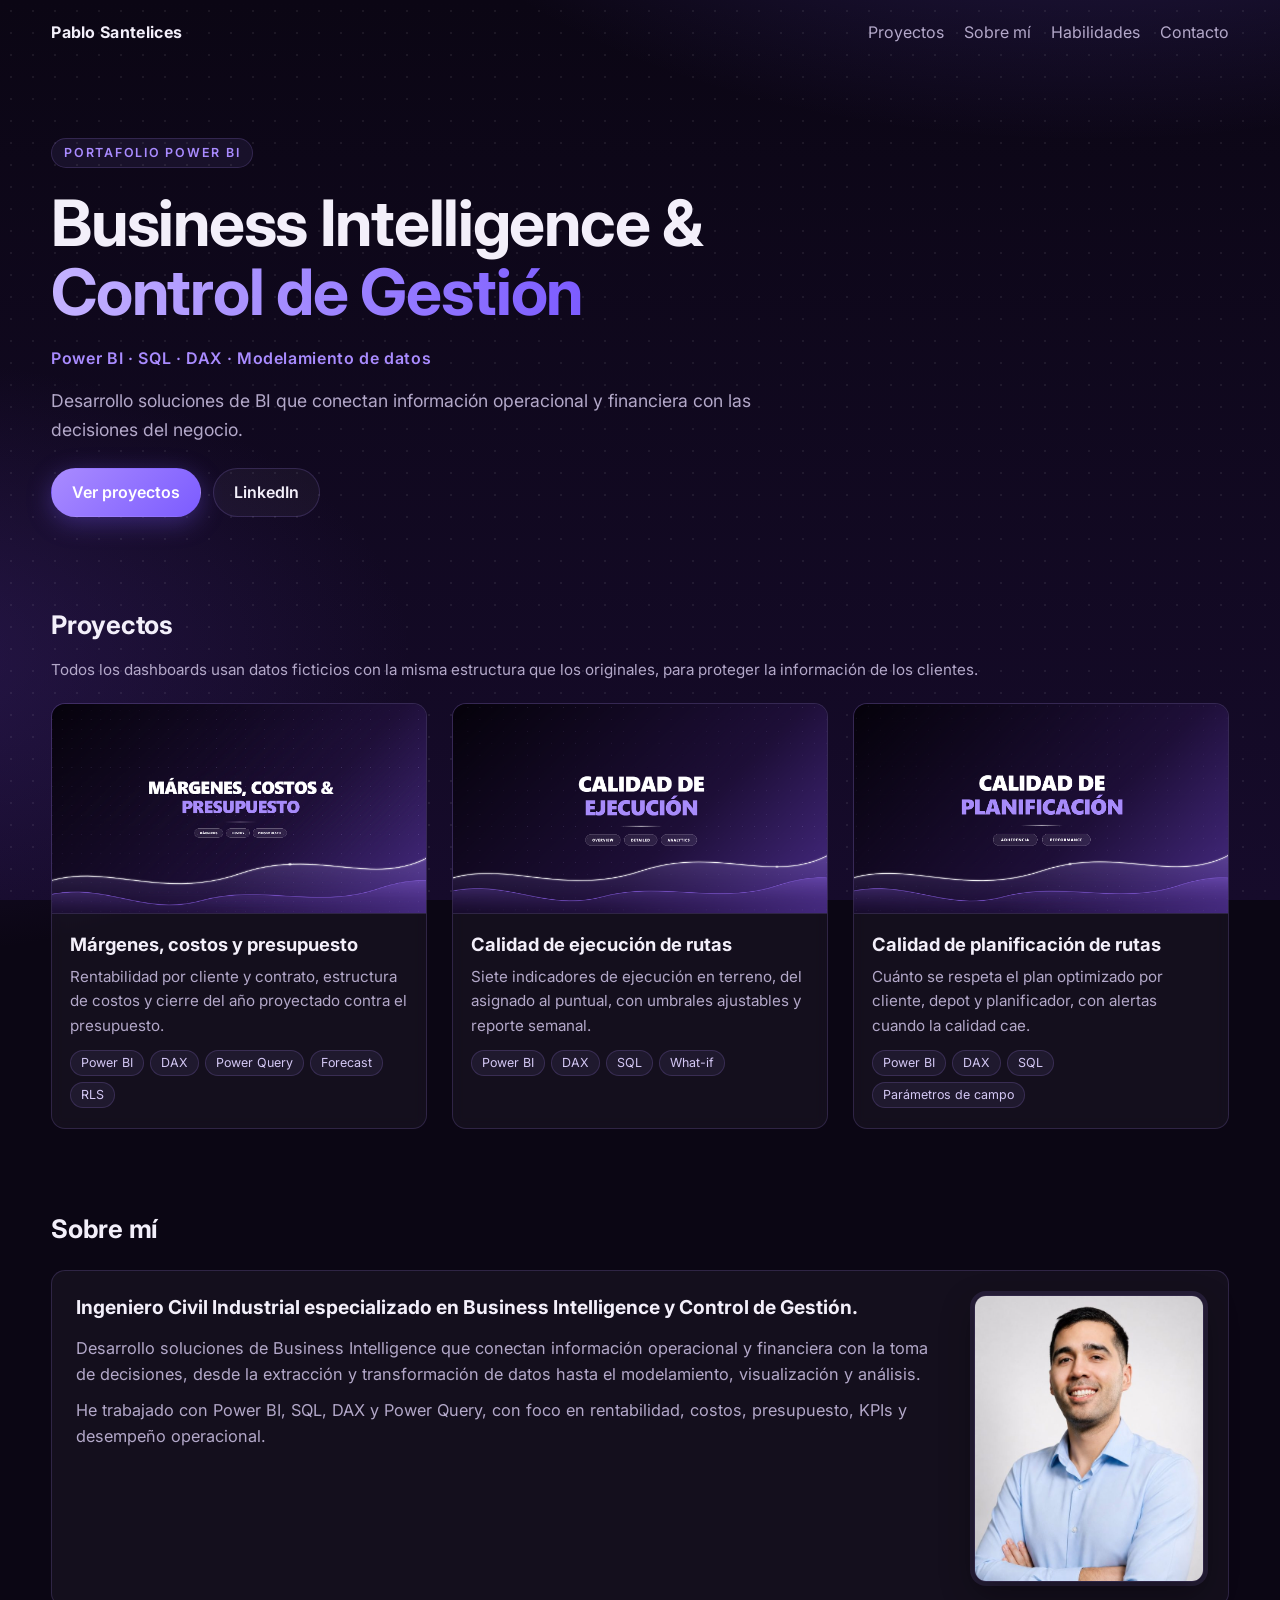
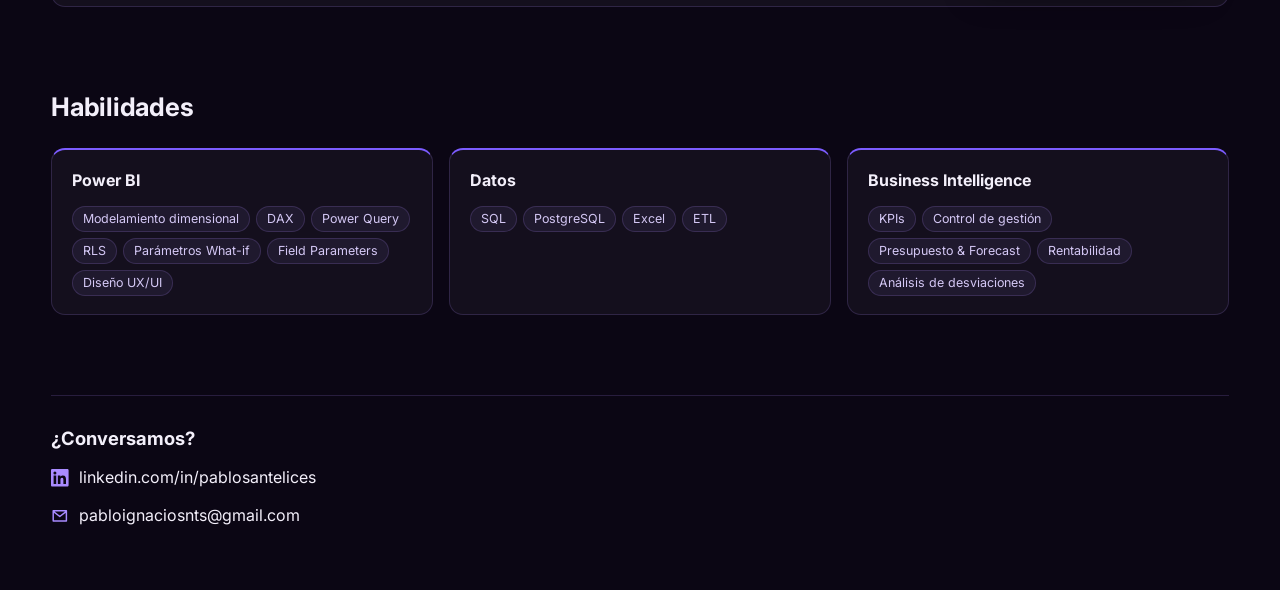
==== index.html @ ae730d8a "Foto de Sobre mí al lado derecho Co-Authored-By: Claude Opus 5.5 (1M context) <noreply@anthropic.com" ====
<!doctype html>
<html lang="es">
<head>
  <meta charset="utf-8">
  <meta name="viewport" content="width=device-width, initial-scale=1">
  <title>Pablo Santelices · Portafolio BI</title>
  <meta name="description" content="Portafolio de dashboards y reportería en Power BI de Pablo Santelices, Ingeniero Control de Gestión - Business Intelligence.">
  <link rel="preconnect" href="https://fonts.googleapis.com">
  <link href="https://fonts.googleapis.com/css2?family=Inter:wght@400;600;700&display=swap" rel="stylesheet">
  <link rel="stylesheet" href="assets/style.css?v=10">
</head>
<body>
  <div class="wrap">
    <nav class="nav">
      <a class="logo" href="./">Pablo Santelices</a>
      <ul>
        <li><a href="#proyectos">Proyectos</a></li>
        <li><a href="#sobre-mi">Sobre mí</a></li>
        <li><a href="#habilidades">Habilidades</a></li>
        <li><a href="#contacto">Contacto</a></li>
      </ul>
    </nav>

    <header class="hero">
      <span class="eyebrow">Portafolio Power BI</span>
      <h1>Business Intelligence &amp;<br><span class="hl">Control de Gestión</span></h1>
      <p class="stack">Power BI · SQL · DAX · Modelamiento de datos</p>
      <p>Desarrollo soluciones de BI que conectan información operacional y financiera con las decisiones del negocio.</p>
      <div class="buttons">
        <a class="btn primary" href="#proyectos">Ver proyectos</a>
        <a class="btn" href="https://www.linkedin.com/in/pablosantelices" target="_blank" rel="noopener">LinkedIn</a>
      </div>
    </header>

    <section id="proyectos">
      <h2>Proyectos</h2>
      <p class="section-note">Todos los dashboards usan datos ficticios con la misma estructura que los originales, para proteger la información de los clientes.</p>
      <div class="grid">

        <!-- Copia este bloque <a class="card"> por cada dashboard -->
        <a class="card" href="proyectos/margenes.html">
          <img src="assets/img/margenes.png" alt="Portada del dashboard Márgenes, costos y presupuesto">
          <div class="body">
            <h3>Márgenes, costos y presupuesto</h3>
            <p>Rentabilidad por cliente y contrato, estructura de costos y cierre del año proyectado contra el presupuesto.</p>
            <ul class="tags"><li>Power BI</li><li>DAX</li><li>Power Query</li><li>Forecast</li><li>RLS</li></ul>
          </div>
        </a>

        <a class="card" href="proyectos/entrega-perfecta.html">
          <img src="assets/img/entrega-perfecta.png" alt="Portada del dashboard Calidad de ejecución">
          <div class="body">
            <h3>Calidad de ejecución de rutas</h3>
            <p>Siete indicadores de ejecución en terreno, del asignado al puntual, con umbrales ajustables y reporte semanal.</p>
            <ul class="tags"><li>Power BI</li><li>DAX</li><li>SQL</li><li>What-if</li></ul>
          </div>
        </a>

        <a class="card" href="proyectos/adherencia.html">
          <img src="assets/img/adherencia.png" alt="Portada del dashboard Calidad de planificación">
          <div class="body">
            <h3>Calidad de planificación de rutas</h3>
            <p>Cuánto se respeta el plan optimizado por cliente, depot y planificador, con alertas cuando la calidad cae.</p>
            <ul class="tags"><li>Power BI</li><li>DAX</li><li>SQL</li><li>Parámetros de campo</li></ul>
          </div>
        </a>

      </div>
    </section>

    <section id="sobre-mi">
      <h2>Sobre mí</h2>
      <div class="about">
        <img class="about-photo" src="assets/img/pablo.jpg" alt="Foto de Pablo Santelices" width="600" height="750" loading="lazy">
        <div class="about-text">
        <p class="about-lead">Ingeniero Civil Industrial especializado en Business Intelligence y Control de Gestión.</p>
        <p>Desarrollo soluciones de Business Intelligence que conectan información operacional y financiera con la toma de decisiones, desde la extracción y transformación de datos hasta el modelamiento, visualización y análisis.</p>
        <p>He trabajado con Power BI, SQL, DAX y Power Query, con foco en rentabilidad, costos, presupuesto, KPIs y desempeño operacional.</p>
        </div>
      </div>
    </section>

    <section id="habilidades">
      <h2>Habilidades</h2>
      <div class="skills skill-groups">
        <div><h3>Power BI</h3><ul class="tags"><li>Modelamiento dimensional</li><li>DAX</li><li>Power Query</li><li>RLS</li><li>Parámetros What-if</li><li>Field Parameters</li><li>Diseño UX/UI</li></ul></div>
        <div><h3>Datos</h3><ul class="tags"><li>SQL</li><li>PostgreSQL</li><li>Excel</li><li>ETL</li></ul></div>
        <div><h3>Business Intelligence</h3><ul class="tags"><li>KPIs</li><li>Control de gestión</li><li>Presupuesto &amp; Forecast</li><li>Rentabilidad</li><li>Análisis de desviaciones</li></ul></div>
      </div>
    </section>

    <footer id="contacto">
      <p class="contact-title">¿Conversamos?</p>
      <ul class="contact">
        <li><a href="https://www.linkedin.com/in/pablosantelices" target="_blank" rel="noopener"><svg width="18" height="18" viewBox="0 0 24 24" aria-hidden="true"><path fill="currentColor" d="M20.45 20.45h-3.56v-5.57c0-1.33-.02-3.04-1.85-3.04-1.85 0-2.14 1.45-2.14 2.94v5.67H9.35V9h3.41v1.56h.05c.48-.9 1.64-1.85 3.37-1.85 3.6 0 4.27 2.37 4.27 5.46v6.28zM5.34 7.43a2.06 2.06 0 1 1 0-4.13 2.06 2.06 0 0 1 0 4.13zM7.12 20.45H3.56V9h3.56v11.45zM22.22 0H1.77C.79 0 0 .77 0 1.73v20.54C0 23.23.79 24 1.77 24h20.45c.98 0 1.78-.77 1.78-1.73V1.73C24 .77 23.2 0 22.22 0z"/></svg>linkedin.com/in/pablosantelices</a></li>
        <li><a href="mailto:pabloignaciosnts@gmail.com"><svg width="18" height="18" viewBox="0 0 24 24" aria-hidden="true"><path fill="none" stroke="currentColor" stroke-width="2" stroke-linejoin="round" d="M3 5h18v14H3z M3 6l9 7 9-7"/></svg>pabloignaciosnts@gmail.com</a></li>
      </ul>
    </footer>
  </div>
</body>
</html>
---- assets/style.css ----
/* Paleta inspirada en las portadas de los dashboards (morado oscuro) */
:root {
  --bg: #0b0614;
  --bg-2: #160b2b;
  --surface: rgba(255, 255, 255, .04);
  --surface-solid: #171026;
  --text: #f3effa;
  --muted: #b3a8c9;
  --accent: #a98bff;
  --accent-2: #7c5cff;
  --border: rgba(169, 139, 255, .18);
  --radius: 14px;
  --max: 1640px;
  color-scheme: dark;
}
* { box-sizing: border-box; }
html { scroll-behavior: smooth; }
body {
  margin: 0;
  font-family: "Inter", system-ui, -apple-system, "Segoe UI", Roboto, sans-serif;
  background:
    radial-gradient(1200px 600px at 85% -10%, rgba(124, 92, 255, .28), transparent 60%),
    radial-gradient(900px 500px at -10% 30%, rgba(74, 45, 138, .35), transparent 60%),
    linear-gradient(180deg, var(--bg) 0%, var(--bg-2) 100%) fixed;
  background-color: var(--bg);
  color: var(--text);
  line-height: 1.6;
  min-height: 100vh;
}
body::before {
  content: ""; position: fixed; inset: 0; pointer-events: none; z-index: -1;
  background-image: radial-gradient(rgba(255,255,255,.07) 1px, transparent 1px);
  background-size: 22px 22px;
}
::selection { background: var(--accent-2); color: #fff; }
a { color: inherit; }
img { max-width: 100%; display: block; }
.wrap { max-width: var(--max); margin: 0 auto; padding: 0 clamp(16px, 4vw, 72px); }

/* Encabezado */
.nav { display: flex; justify-content: space-between; align-items: center; padding: 20px 0; gap: 16px; flex-wrap: wrap; }
.nav .logo { font-weight: 700; text-decoration: none; letter-spacing: .02em; }
.nav ul { list-style: none; display: flex; gap: 20px; margin: 0; padding: 0; }
.nav ul a { text-decoration: none; color: var(--muted); }
.nav ul a:hover { color: var(--text); }

.hero { padding: 72px 0 48px; }
.eyebrow { display: inline-block; font-size: .78rem; font-weight: 600; letter-spacing: .14em; text-transform: uppercase; color: var(--accent); border: 1px solid var(--border); border-radius: 999px; padding: 4px 12px; margin-bottom: 20px; background: rgba(169,139,255,.08); }
.hl { background: linear-gradient(90deg, #c4b2ff, var(--accent-2)); -webkit-background-clip: text; background-clip: text; color: transparent; }
.hero h1 { font-size: clamp(2.1rem, 5vw, 4.4rem); line-height: 1.08; letter-spacing: -.02em; margin: 0 0 20px; }
.hero p { font-size: clamp(1.1rem, 1.2vw, 1.3rem); color: var(--muted); max-width: 720px; margin: 0 0 24px; }
.buttons { display: flex; gap: 12px; flex-wrap: wrap; }
.btn { display: inline-block; padding: 11px 20px; border-radius: 999px; text-decoration: none; font-weight: 600; border: 1px solid var(--border); background: var(--surface); transition: border-color .15s, transform .15s; }
.btn:hover { border-color: var(--accent); transform: translateY(-1px); }
.btn.primary { background: linear-gradient(135deg, var(--accent), var(--accent-2)); border-color: transparent; color: #fff; box-shadow: 0 6px 24px rgba(124, 92, 255, .35); }

section { padding: 40px 0; }
h2 { font-size: 1.6rem; margin: 0 0 20px; letter-spacing: -.01em; }

/* Tarjetas de proyectos */
.grid { display: grid; grid-template-columns: repeat(auto-fit, minmax(min(300px, 100%), 1fr)); gap: clamp(20px, 2vw, 32px); }
.card { background: var(--surface); border: 1px solid var(--border); border-radius: var(--radius); overflow: hidden; text-decoration: none; display: flex; flex-direction: column; transition: transform .2s, box-shadow .2s, border-color .2s; backdrop-filter: blur(6px); }
.card:hover { transform: translateY(-4px); border-color: rgba(169,139,255,.55); box-shadow: 0 14px 40px rgba(124, 92, 255, .25); }
.card img { aspect-ratio: 16 / 9; object-fit: cover; width: 100%; border-bottom: 1px solid var(--border); }
.card .body { padding: 16px 18px 20px; }
.card h3 { margin: 0 0 6px; font-size: 1.15rem; }
.card p { margin: 0 0 12px; color: var(--muted); font-size: .95rem; }
.tags { display: flex; flex-wrap: wrap; gap: 6px; list-style: none; margin: 0; padding: 0; }
.tags li { font-size: .78rem; padding: 2px 10px; border-radius: 999px; border: 1px solid var(--border); color: #d4c8f5; background: rgba(169,139,255,.08); }

/* Habilidades */
.skills { display: grid; grid-template-columns: repeat(auto-fill, minmax(min(220px, 100%), 1fr)); gap: 16px; }
.skills div { background: var(--surface); border: 1px solid var(--border); border-radius: var(--radius); padding: 18px 20px; border-top: 2px solid var(--accent-2); }
.skills h3 { margin: 0 0 6px; font-size: 1rem; }
.skills p { margin: 0; color: var(--muted); font-size: .92rem; }

/* Página de proyecto */
.back { display: inline-block; margin: 8px 0 24px; color: var(--muted); text-decoration: none; }
.project h1 { font-size: clamp(1.8rem, 4vw, 2.6rem); line-height: 1.15; margin: 0 0 12px; }
.project .lead { font-size: 1.1rem; color: var(--muted); margin: 0 0 20px; }
.kpis { display: grid; grid-template-columns: repeat(auto-fit, minmax(160px, 1fr)); gap: 12px; margin: 28px 0; }
.kpis div { background: var(--surface); border: 1px solid var(--border); border-radius: var(--radius); padding: 14px 16px; }
.kpis strong { display: block; font-size: 1.6rem; color: var(--accent); letter-spacing: -.01em; }
.kpis span { color: var(--muted); font-size: .9rem; }
.shot { border: 1px solid var(--border); border-radius: var(--radius); overflow: hidden; margin: 24px 0 8px; }
.caption { color: var(--muted); font-size: .88rem; margin: 0 0 24px; }
.embed { position: relative; width: 100%; aspect-ratio: 16 / 9; border: 1px solid var(--border); border-radius: var(--radius); overflow: hidden; background: center / cover no-repeat var(--surface-solid); box-shadow: 0 20px 60px rgba(0,0,0,.45); }
.embed iframe { position: absolute; inset: 0; width: 100%; height: 100%; border: 0; }
.note { background: var(--surface); border-left: 4px solid var(--accent); padding: 12px 16px; border-radius: 6px; color: var(--muted); font-size: .92rem; }
.embed-note a, footer a, .project p a { color: var(--accent); }
.project h2 { margin-top: 32px; font-size: 1.3rem; }
code { background: var(--surface); border: 1px solid var(--border); border-radius: 4px; padding: 1px 5px; font-size: .9em; }
pre { background: #0f0a1c; border: 1px solid var(--border); border-radius: var(--radius); padding: 14px 16px; overflow-x: auto; color: #e2d9ff; }
pre code { border: 0; padding: 0; }

footer { border-top: 1px solid var(--border); padding: 28px 0 40px; margin-top: 40px; color: var(--muted); font-size: .9rem; }

/* Espacio reservado mientras falta el enlace público del informe */
.embed-pending { display: grid; place-items: center; text-align: center; aspect-ratio: 16 / 9; max-width: 100%; border: 1px dashed var(--border); border-radius: var(--radius); background: var(--surface); color: var(--muted); padding: 16px; }
.embed-note { color: var(--muted); font-size: .88rem; margin: 8px 0 24px; }

/* Contacto */
.contact-title { font-size: 1.15rem; font-weight: 700; color: var(--text); margin: 0 0 12px; }
.contact { list-style: none; margin: 0 0 20px; padding: 0; display: grid; gap: 10px; }
.contact a { display: inline-flex; align-items: center; gap: 10px; color: var(--text); text-decoration: none; font-size: 1rem; overflow-wrap: anywhere; }
.contact a:hover { color: var(--accent); }
.contact svg { width: 1.1em; height: 1.1em; flex: none; color: var(--accent); }

/* Portada y Sobre mí */
.hero .stack { font-size: 1rem; font-weight: 600; letter-spacing: .04em; color: var(--accent); margin: 0 0 16px; }
.section-note { color: var(--muted); margin: -8px 0 20px; font-size: .95rem; }
.about { display: grid; grid-template-columns: 1fr clamp(130px, 22%, 230px); gap: 32px; align-items: start; background: var(--surface); border: 1px solid var(--border); border-radius: var(--radius); padding: 24px; }
.about-photo { width: 100%; height: auto; aspect-ratio: 4 / 5; object-fit: cover; border-radius: 12px; border: 1px solid var(--border); box-shadow: 0 12px 32px rgba(0,0,0,.35), 0 0 0 4px rgba(169,139,255,.12); }
.about-text p { font-size: 1.02rem; }
.about-text .about-lead { font-size: 1.2rem; font-weight: 700; line-height: 1.35; color: var(--text); margin: 0 0 14px; }
@media (max-width: 640px) {
  .about { grid-template-columns: 1fr; gap: 18px; padding: 20px; }
  .about-photo { width: 150px; grid-column: 1; grid-row: 1; }
  .about-text { grid-row: 2; }
}
.about p { margin: 0 0 10px; color: var(--muted); }
.about p:last-child { margin-bottom: 0; }
.about strong { color: var(--text); }

/* DAX plegable */
.dax { margin: 8px 0 8px; }
.dax summary { display: inline-flex; align-items: center; gap: 6px; cursor: pointer; list-style: none; padding: 8px 16px; border-radius: 999px; border: 1px solid var(--border); background: var(--surface); color: var(--accent); font-weight: 600; font-size: .92rem; transition: border-color .15s; }
.dax summary::-webkit-details-marker { display: none; }
.dax summary:hover { border-color: var(--accent); }
.dax[open] summary .arrow { transform: rotate(90deg); }
.dax summary .arrow { display: inline-block; transition: transform .15s; }
.dax pre { margin-top: 12px; }

/* Ficha de negocio */
.biz { display: grid; grid-template-columns: repeat(auto-fit, minmax(min(280px, 100%), 1fr)); gap: 16px; margin: 32px 0 8px; }
.biz > div { background: var(--surface); border: 1px solid var(--border); border-radius: var(--radius); padding: 18px 20px; }
.project .biz h2 { margin: 0 0 8px; font-size: 1.1rem; color: var(--accent); }
.biz p { margin: 0; }
.checks { list-style: none; padding: 0; margin: 0 0 8px; display: grid; gap: 8px; }
.checks li { position: relative; padding-left: 28px; }
.checks li::before { content: "✓"; position: absolute; left: 0; top: 0; width: 20px; height: 20px; border-radius: 50%; background: rgba(169,139,255,.15); color: var(--accent); font-size: .75rem; font-weight: 700; display: grid; place-items: center; margin-top: 3px; }
.stack-line { font-weight: 600; color: var(--accent); letter-spacing: .02em; }

/* Habilidades por grupo */
.skill-groups { grid-template-columns: repeat(auto-fit, minmax(min(280px, 100%), 1fr)); }
.skill-groups h3 { margin-bottom: 12px; }
.nav ul a { white-space: nowrap; }
@media (max-width: 480px) { .nav ul { gap: 14px; font-size: .92rem; flex-wrap: wrap; } }

/* Pantallas grandes: el texto corrido conserva un largo de línea cómodo */
.project > p, .project > ul { max-width: 78ch; }
.about-text { max-width: 95ch; }
@media (min-width: 641px) {
  .about-photo { grid-column: 2; grid-row: 1; }
  .about-text { grid-column: 1; grid-row: 1; }
}
.project .lead { max-width: 90ch; }

@media (min-width: 1600px) { body { font-size: 17px; } }
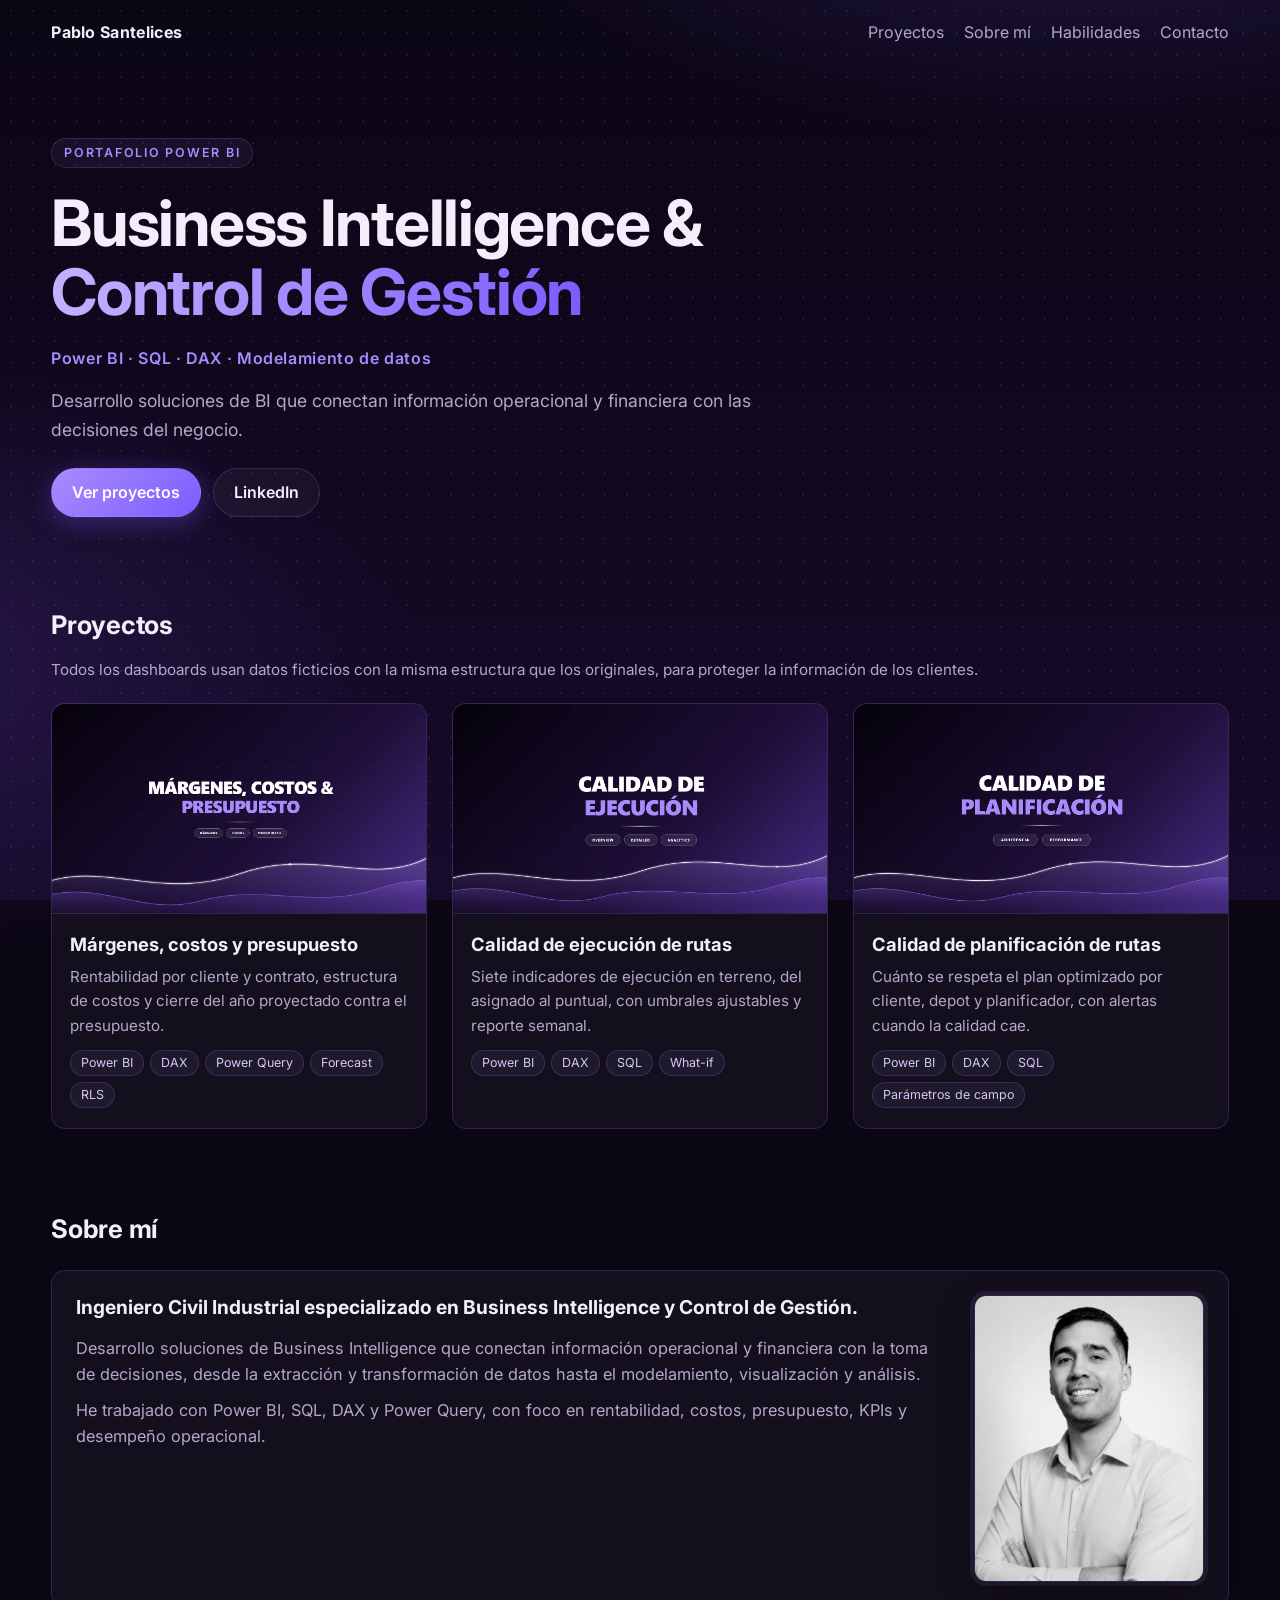
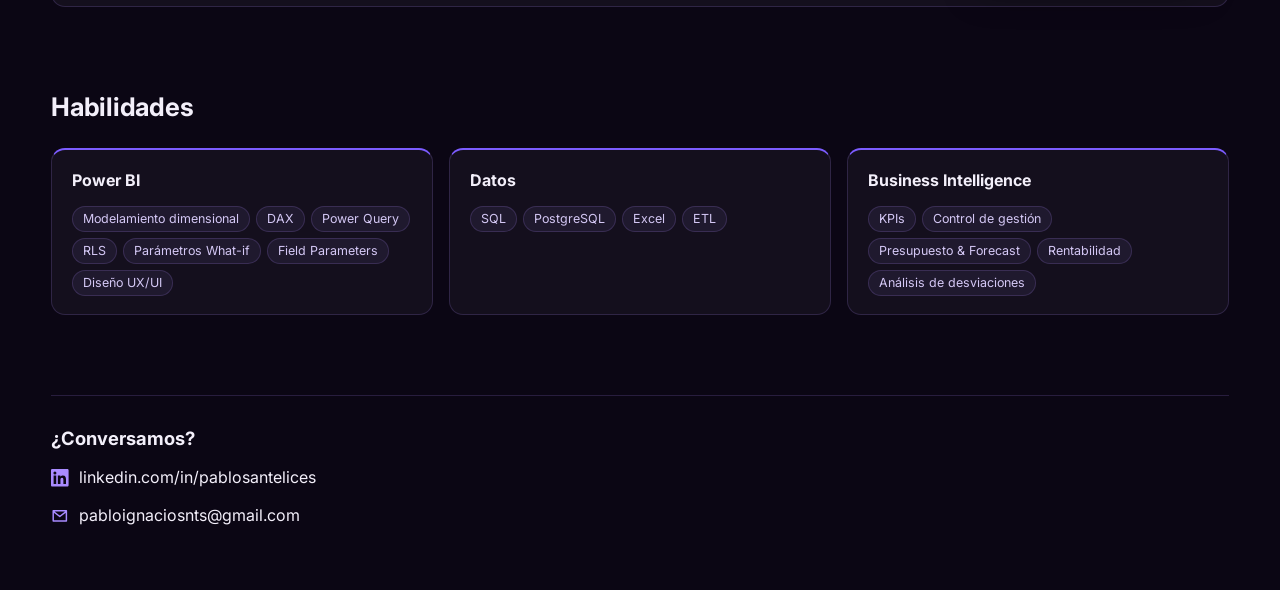
==== commit 11560a26: "Foto de Sobre mí en blanco y negro Co-Authored-By: Claude Opus 5.5 (1M context) <noreply@anthropic.c" ====
--- a/index.html
+++ b/index.html
@@ -71,7 +71,7 @@
     <section id="sobre-mi">
       <h2>Sobre mí</h2>
       <div class="about">
-        <img class="about-photo" src="assets/img/pablo.jpg" alt="Foto de Pablo Santelices" width="600" height="750" loading="lazy">
+        <img class="about-photo" src="assets/img/pablo-bn.jpg" alt="Foto de Pablo Santelices" width="600" height="750" loading="lazy">
         <div class="about-text">
         <p class="about-lead">Ingeniero Civil Industrial especializado en Business Intelligence y Control de Gestión.</p>
         <p>Desarrollo soluciones de Business Intelligence que conectan información operacional y financiera con la toma de decisiones, desde la extracción y transformación de datos hasta el modelamiento, visualización y análisis.</p>
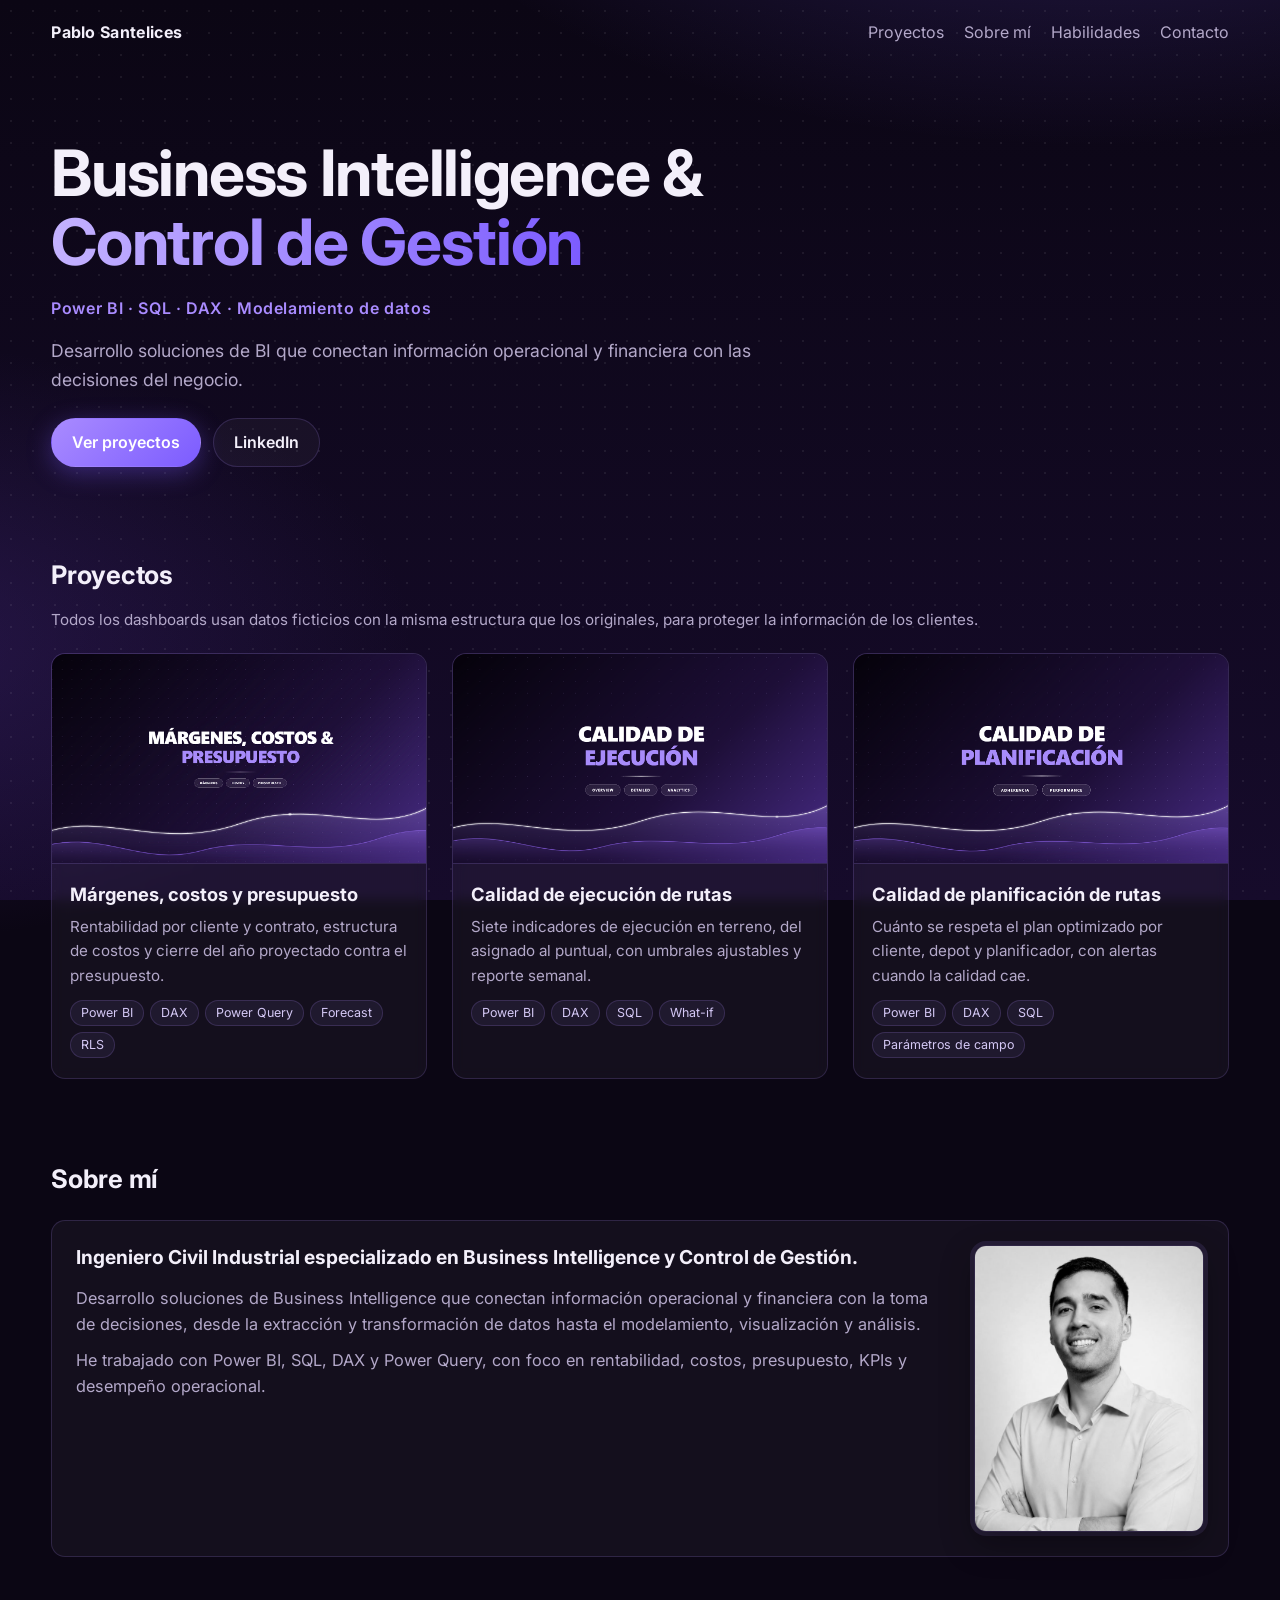
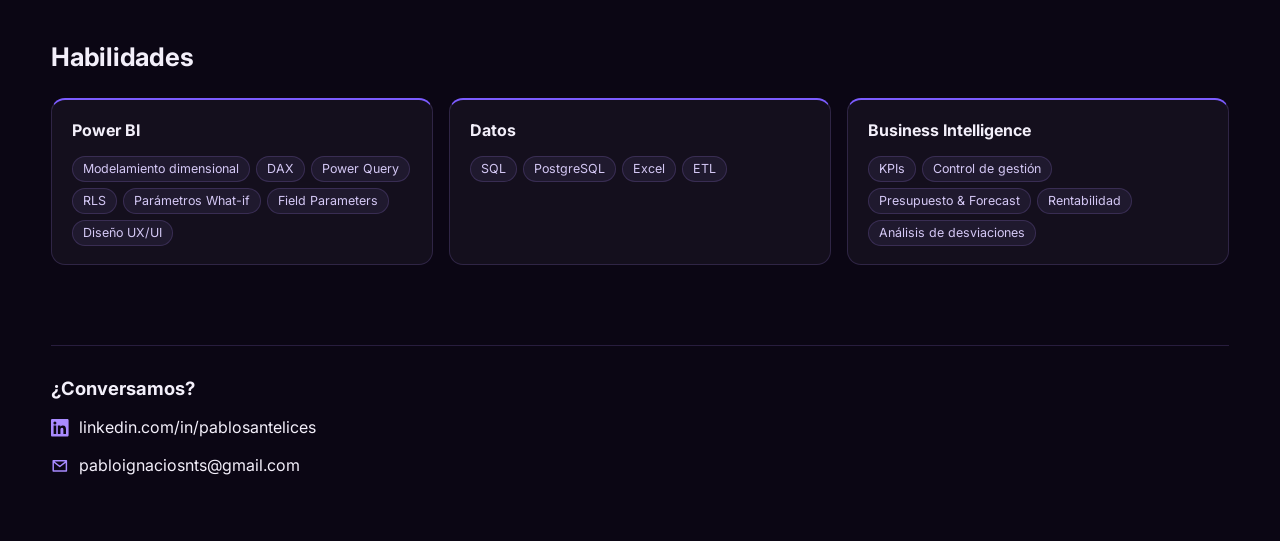
==== commit 3e24a37c: "Quitar etiqueta Portafolio Power BI de la portada Co-Authored-By: Claude Opus 5.5 (1M context) <nore" ====
--- a/index.html
+++ b/index.html
@@ -22,7 +22,6 @@
     </nav>
 
     <header class="hero">
-      <span class="eyebrow">Portafolio Power BI</span>
       <h1>Business Intelligence &amp;<br><span class="hl">Control de Gestión</span></h1>
       <p class="stack">Power BI · SQL · DAX · Modelamiento de datos</p>
       <p>Desarrollo soluciones de BI que conectan información operacional y financiera con las decisiones del negocio.</p>
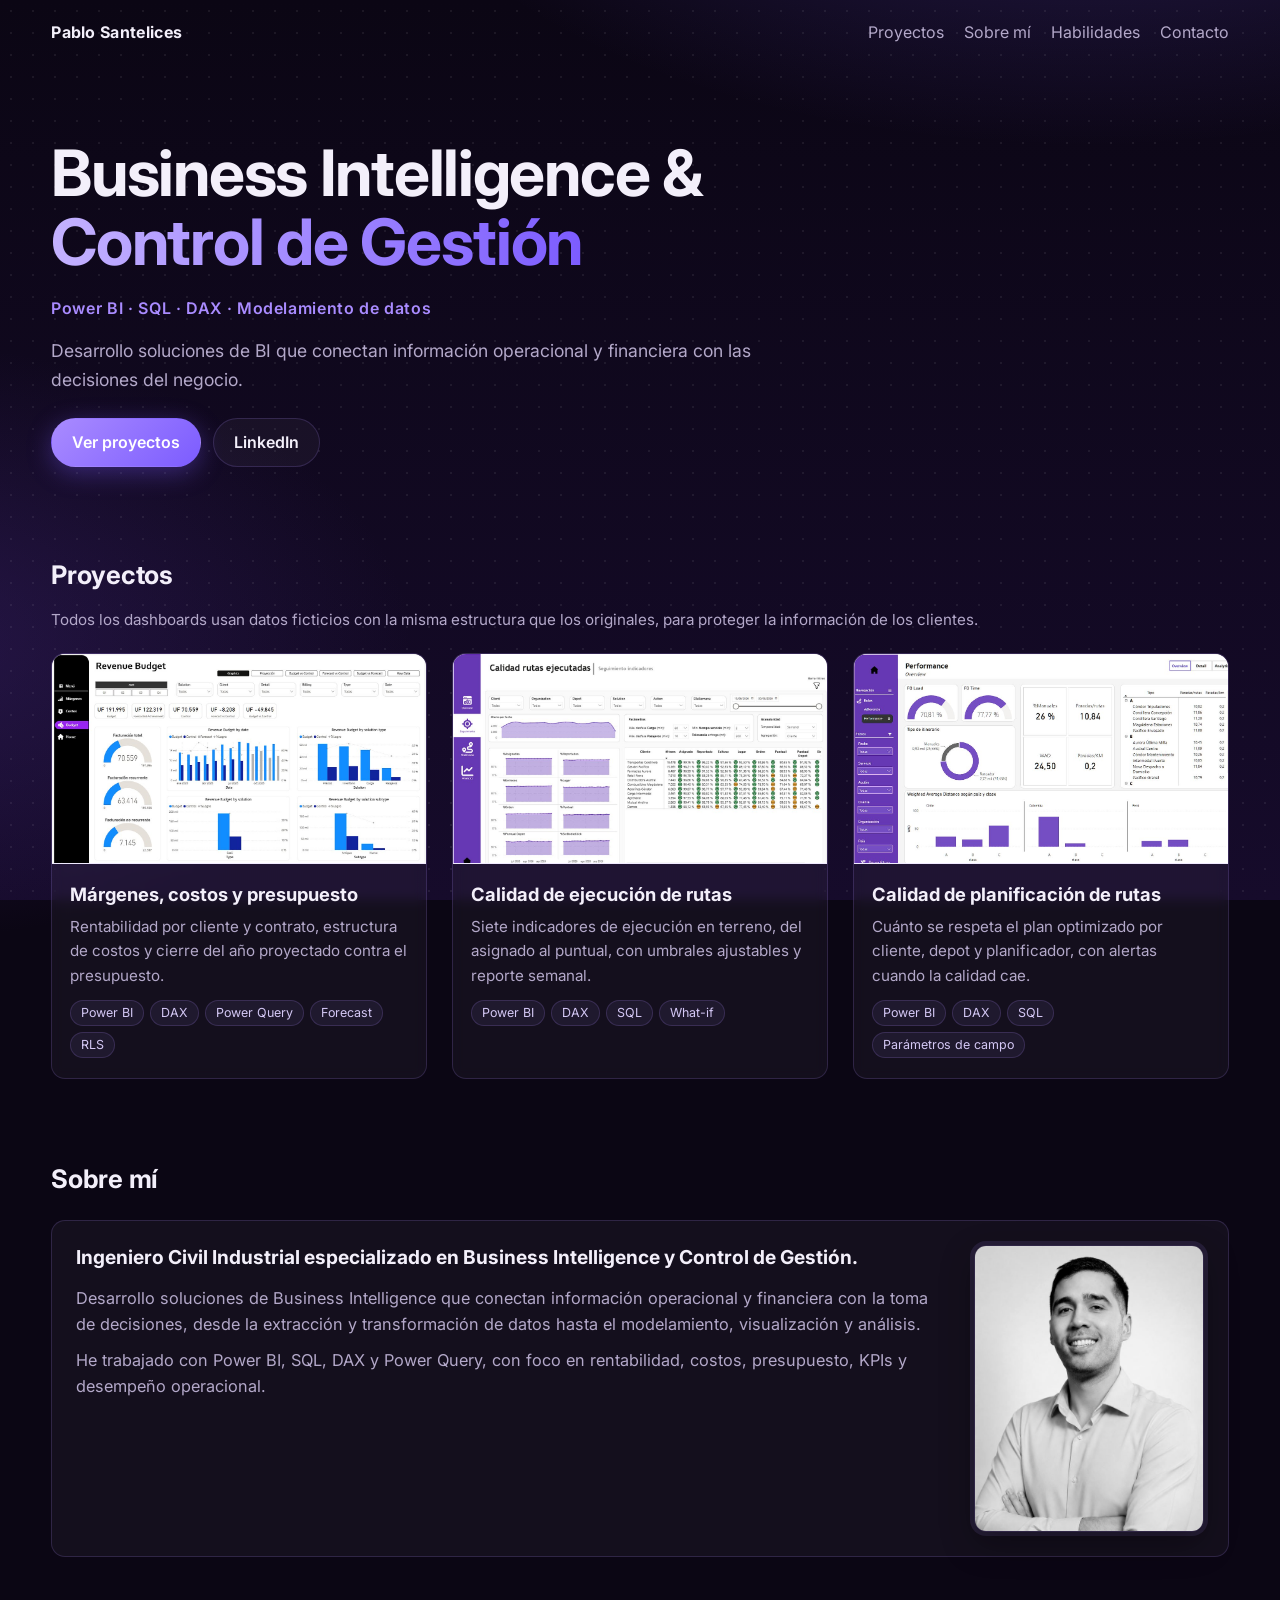
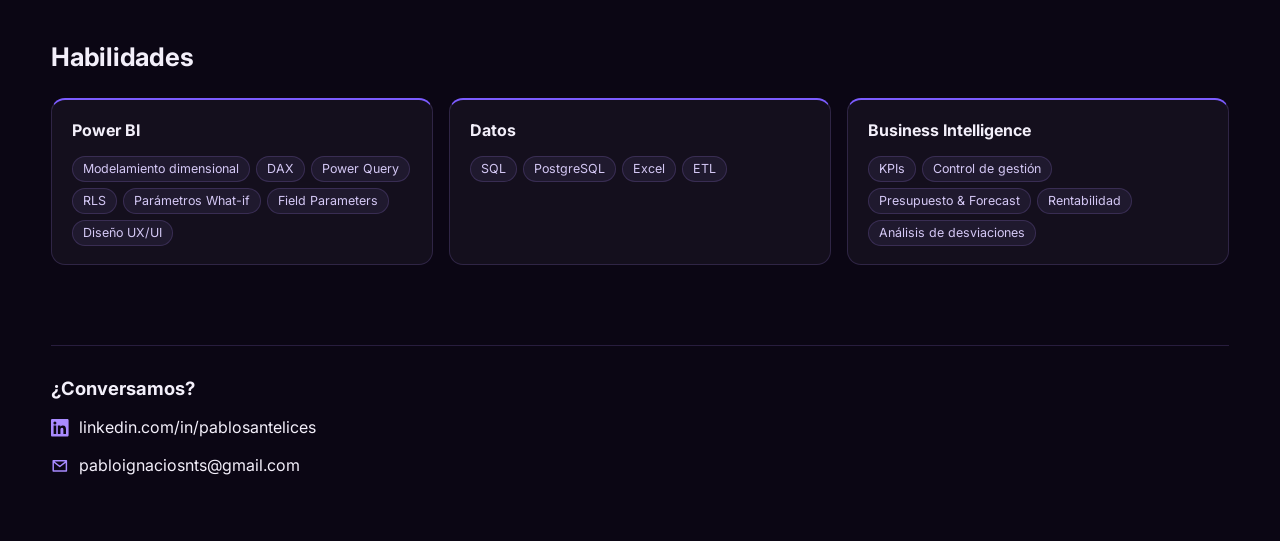
==== commit 19f25d73: "Tarjetas con capturas de páginas internas de los dashboards Co-Authored-By: Claude Opus 5.5 (1M cont" ====
--- a/index.html
+++ b/index.html
@@ -7,7 +7,7 @@
   <meta name="description" content="Portafolio de dashboards y reportería en Power BI de Pablo Santelices, Ingeniero Control de Gestión - Business Intelligence.">
   <link rel="preconnect" href="https://fonts.googleapis.com">
   <link href="https://fonts.googleapis.com/css2?family=Inter:wght@400;600;700&display=swap" rel="stylesheet">
-  <link rel="stylesheet" href="assets/style.css?v=10">
+  <link rel="stylesheet" href="assets/style.css?v=11">
 </head>
 <body>
   <div class="wrap">
@@ -38,7 +38,7 @@
 
         <!-- Copia este bloque <a class="card"> por cada dashboard -->
         <a class="card" href="proyectos/margenes.html">
-          <img src="assets/img/margenes.png" alt="Portada del dashboard Márgenes, costos y presupuesto">
+          <img src="assets/img/card-margenes.jpg" alt="Vista Revenue Budget del dashboard de márgenes, costos y presupuesto" loading="lazy">
           <div class="body">
             <h3>Márgenes, costos y presupuesto</h3>
             <p>Rentabilidad por cliente y contrato, estructura de costos y cierre del año proyectado contra el presupuesto.</p>
@@ -47,7 +47,7 @@
         </a>
 
         <a class="card" href="proyectos/entrega-perfecta.html">
-          <img src="assets/img/entrega-perfecta.png" alt="Portada del dashboard Calidad de ejecución">
+          <img src="assets/img/card-ejecucion.jpg" alt="Vista de seguimiento de indicadores del dashboard de calidad de ejecución de rutas" loading="lazy">
           <div class="body">
             <h3>Calidad de ejecución de rutas</h3>
             <p>Siete indicadores de ejecución en terreno, del asignado al puntual, con umbrales ajustables y reporte semanal.</p>
@@ -56,7 +56,7 @@
         </a>
 
         <a class="card" href="proyectos/adherencia.html">
-          <img src="assets/img/adherencia.png" alt="Portada del dashboard Calidad de planificación">
+          <img src="assets/img/card-planificacion.jpg" alt="Vista Performance del dashboard de calidad de planificación de rutas" loading="lazy">
           <div class="body">
             <h3>Calidad de planificación de rutas</h3>
             <p>Cuánto se respeta el plan optimizado por cliente, depot y planificador, con alertas cuando la calidad cae.</p>
--- a/assets/style.css
+++ b/assets/style.css
@@ -61,7 +61,7 @@
 .grid { display: grid; grid-template-columns: repeat(auto-fit, minmax(min(300px, 100%), 1fr)); gap: clamp(20px, 2vw, 32px); }
 .card { background: var(--surface); border: 1px solid var(--border); border-radius: var(--radius); overflow: hidden; text-decoration: none; display: flex; flex-direction: column; transition: transform .2s, box-shadow .2s, border-color .2s; backdrop-filter: blur(6px); }
 .card:hover { transform: translateY(-4px); border-color: rgba(169,139,255,.55); box-shadow: 0 14px 40px rgba(124, 92, 255, .25); }
-.card img { aspect-ratio: 16 / 9; object-fit: cover; width: 100%; border-bottom: 1px solid var(--border); }
+.card img { aspect-ratio: 16 / 9; object-fit: cover; object-position: top left; width: 100%; background: #fff; border-bottom: 1px solid var(--border); }
 .card .body { padding: 16px 18px 20px; }
 .card h3 { margin: 0 0 6px; font-size: 1.15rem; }
 .card p { margin: 0 0 12px; color: var(--muted); font-size: .95rem; }
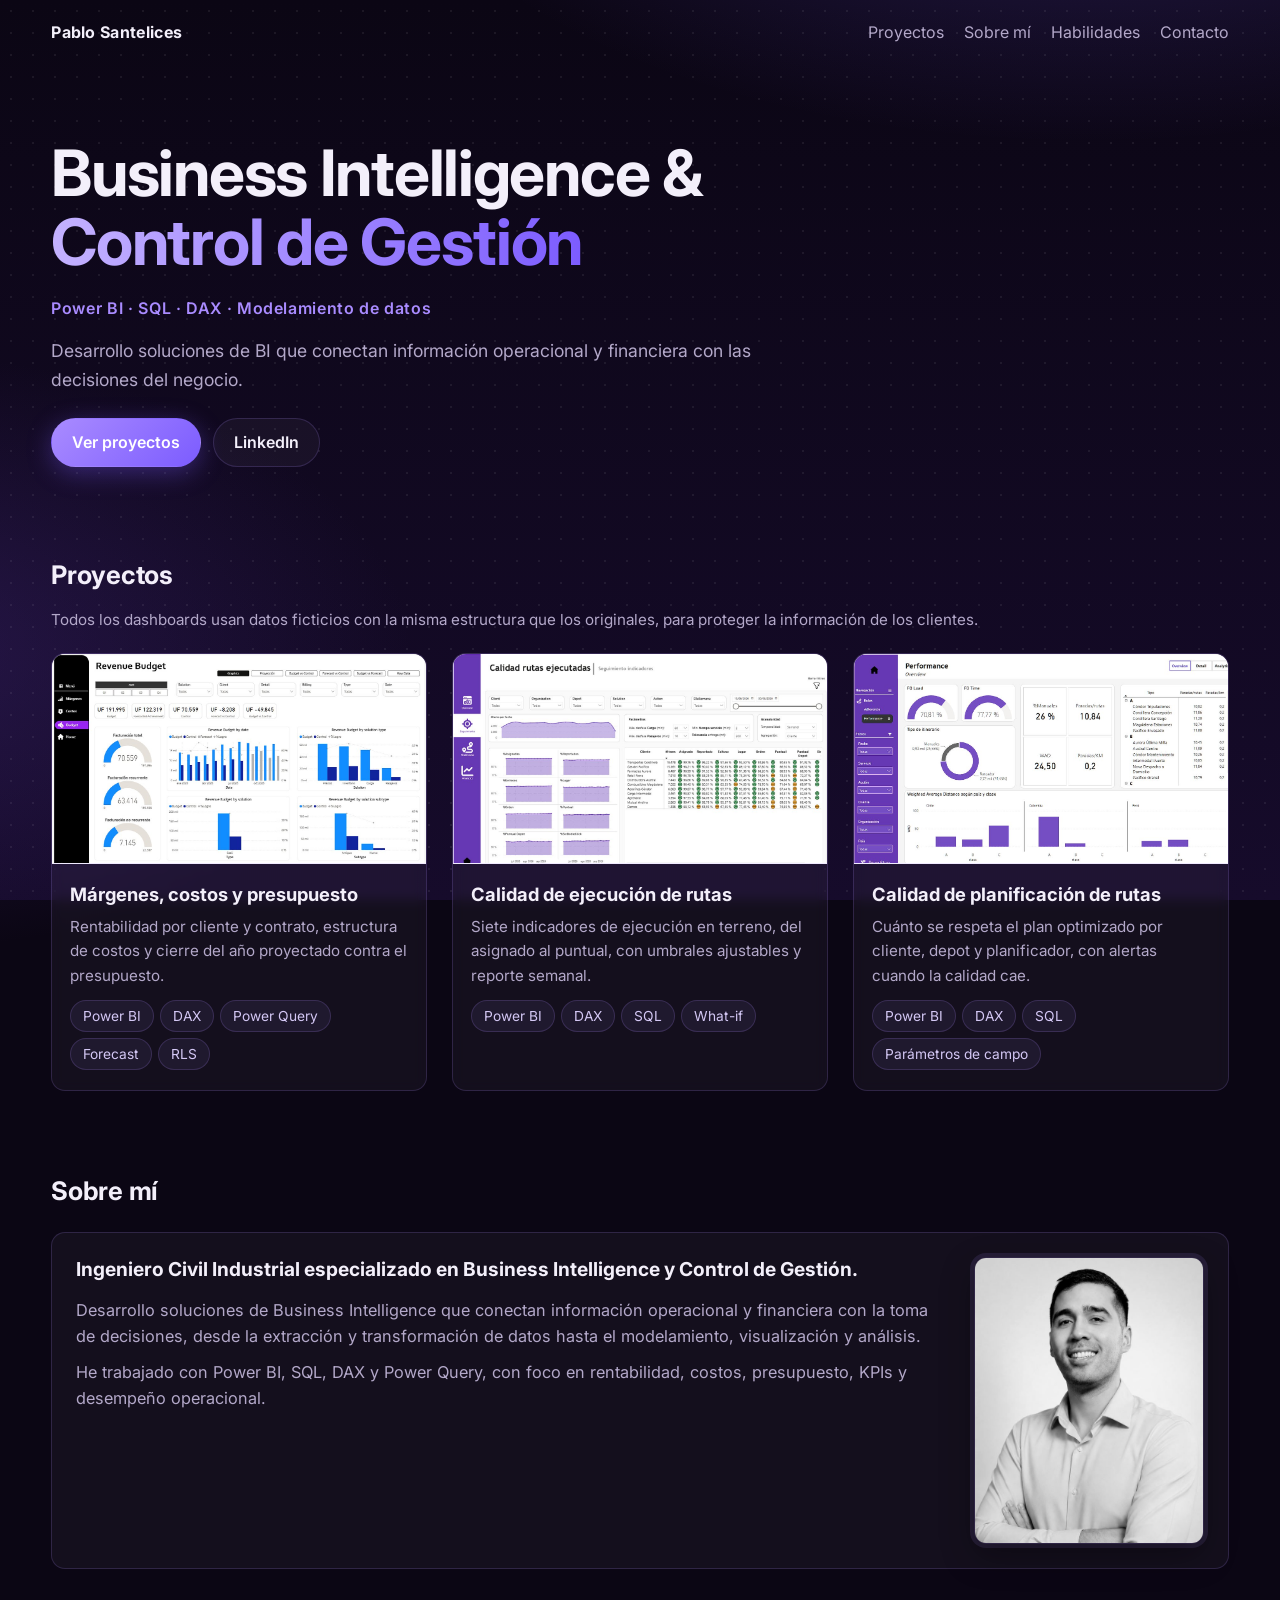
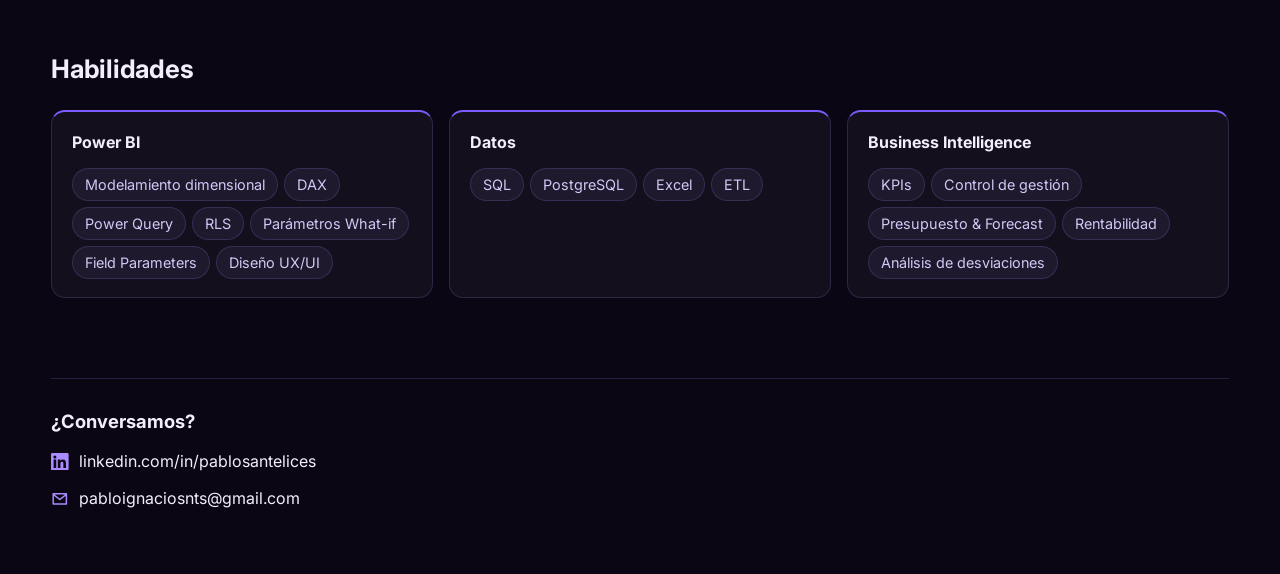
==== commit 78d6dac1: "Etiquetas más grandes y foco visible con teclado Co-Authored-By: Claude Opus 5.5 (1M context) <norep" ====
--- a/index.html
+++ b/index.html
@@ -4,10 +4,17 @@
   <meta charset="utf-8">
   <meta name="viewport" content="width=device-width, initial-scale=1">
   <title>Pablo Santelices · Portafolio BI</title>
-  <meta name="description" content="Portafolio de dashboards y reportería en Power BI de Pablo Santelices, Ingeniero Control de Gestión - Business Intelligence.">
+  <meta name="description" content="Pablo Santelices, Ingeniero Civil Industrial. Soluciones de Business Intelligence y Control de Gestión con Power BI, SQL y DAX.">
+  <link rel="icon" href="assets/img/favicon.svg" type="image/svg+xml">
+  <meta property="og:type" content="website">
+  <meta property="og:title" content="Pablo Santelices · Business Intelligence & Control de Gestión">
+  <meta property="og:description" content="Soluciones de BI que conectan información operacional y financiera con las decisiones del negocio. Power BI · SQL · DAX.">
+  <meta property="og:image" content="https://psvntelices.github.io/portafolio_BI/assets/img/og-portada.jpg">
+  <meta property="og:url" content="https://psvntelices.github.io/portafolio_BI/">
+  <meta name="twitter:card" content="summary_large_image">
   <link rel="preconnect" href="https://fonts.googleapis.com">
   <link href="https://fonts.googleapis.com/css2?family=Inter:wght@400;600;700&display=swap" rel="stylesheet">
-  <link rel="stylesheet" href="assets/style.css?v=11">
+  <link rel="stylesheet" href="assets/style.css?v=13">
 </head>
 <body>
   <div class="wrap">
--- a/assets/style.css
+++ b/assets/style.css
@@ -157,3 +157,35 @@
 .project .lead { max-width: 90ch; }
 
 @media (min-width: 1600px) { body { font-size: 17px; } }
+
+/* Informe en celular: captura y botón en vez del iframe */
+.embed-mobile { display: none; position: relative; border: 1px solid var(--border); border-radius: var(--radius); overflow: hidden; text-decoration: none; }
+.embed-mobile img { width: 100%; aspect-ratio: 16 / 10; object-fit: cover; object-position: top left; background: #fff; }
+.embed-mobile span { display: block; text-align: center; padding: 12px; font-weight: 600; color: #fff; background: linear-gradient(135deg, var(--accent), var(--accent-2)); }
+@media (max-width: 640px) {
+  .embed { display: none; }
+  .embed-mobile { display: block; }
+  .embed-note a { display: none; }
+  .kpis { grid-template-columns: 1fr; gap: 10px; }
+  .kpis div { display: flex; align-items: baseline; gap: 12px; padding: 12px 14px; }
+  .kpis strong { font-size: 1.2rem; flex: none; min-width: 5.5em; }
+}
+
+/* Cierre de cada ficha */
+.next-steps { display: grid; grid-template-columns: repeat(auto-fit, minmax(min(320px, 100%), 1fr)); gap: 16px; margin: 40px 0 0; }
+.next-card { display: flex; gap: 16px; align-items: center; background: var(--surface); border: 1px solid var(--border); border-radius: var(--radius); padding: 14px; text-decoration: none; transition: border-color .2s, transform .2s; }
+.next-card:hover { border-color: rgba(169,139,255,.55); transform: translateY(-2px); }
+.next-card img { width: 120px; aspect-ratio: 16 / 10; object-fit: cover; object-position: top left; border-radius: 8px; background: #fff; flex: none; }
+.next-card .next-label { display: block; color: var(--accent); font-size: .85rem; font-weight: 600; margin-bottom: 4px; }
+.next-card strong { font-size: 1.05rem; }
+.cta { background: var(--surface); border: 1px solid var(--border); border-left: 3px solid var(--accent-2); border-radius: var(--radius); padding: 16px 20px; }
+.cta .contact { margin: 0; }
+
+/* Etiquetas más legibles */
+.tags li { font-size: .86rem; padding: 4px 12px; }
+.skill-groups .tags li { font-size: .9rem; }
+
+/* Foco visible al navegar con teclado (no aparece con el mouse) */
+a:focus-visible, summary:focus-visible, button:focus-visible { outline: 2px solid #c4b2ff; outline-offset: 3px; border-radius: 6px; }
+.btn:focus-visible, .dax summary:focus-visible { border-radius: 999px; }
+.card:focus-visible, .next-card:focus-visible, .embed-mobile:focus-visible { outline-offset: 4px; border-radius: var(--radius); }
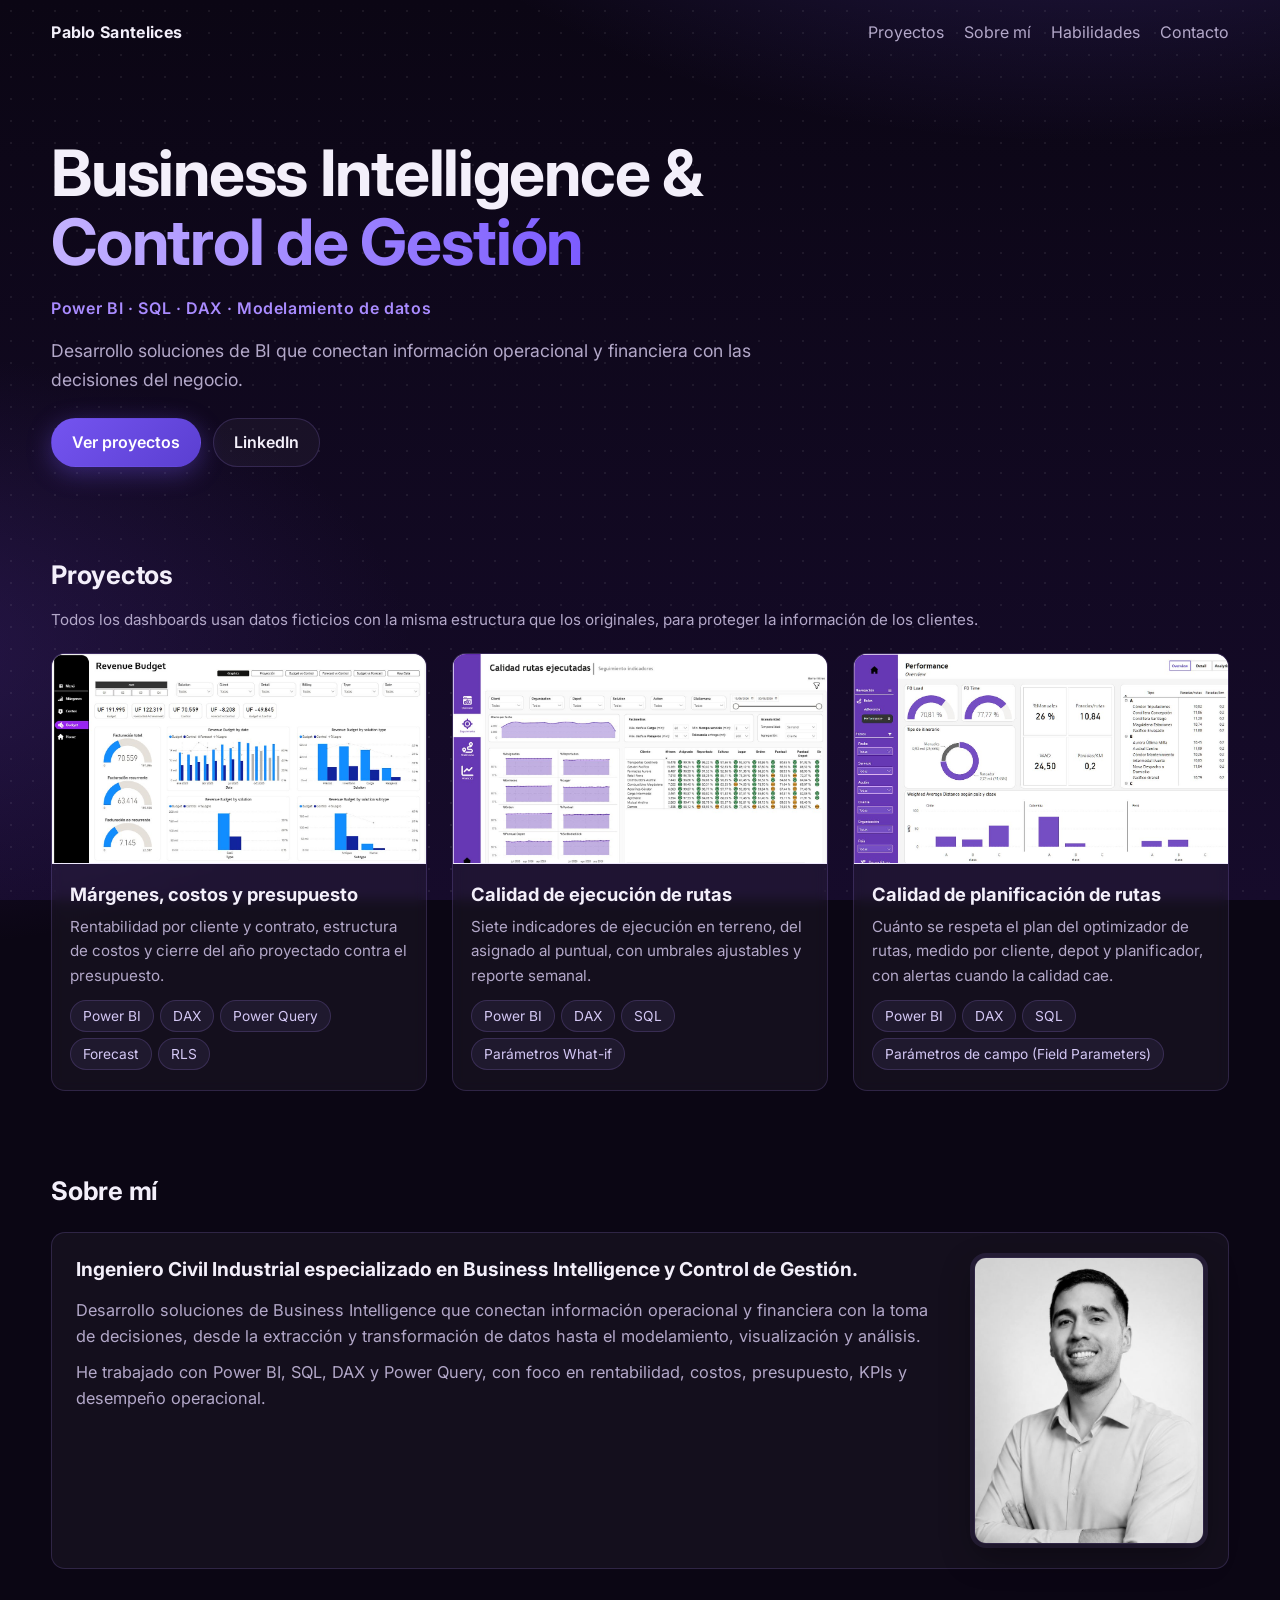
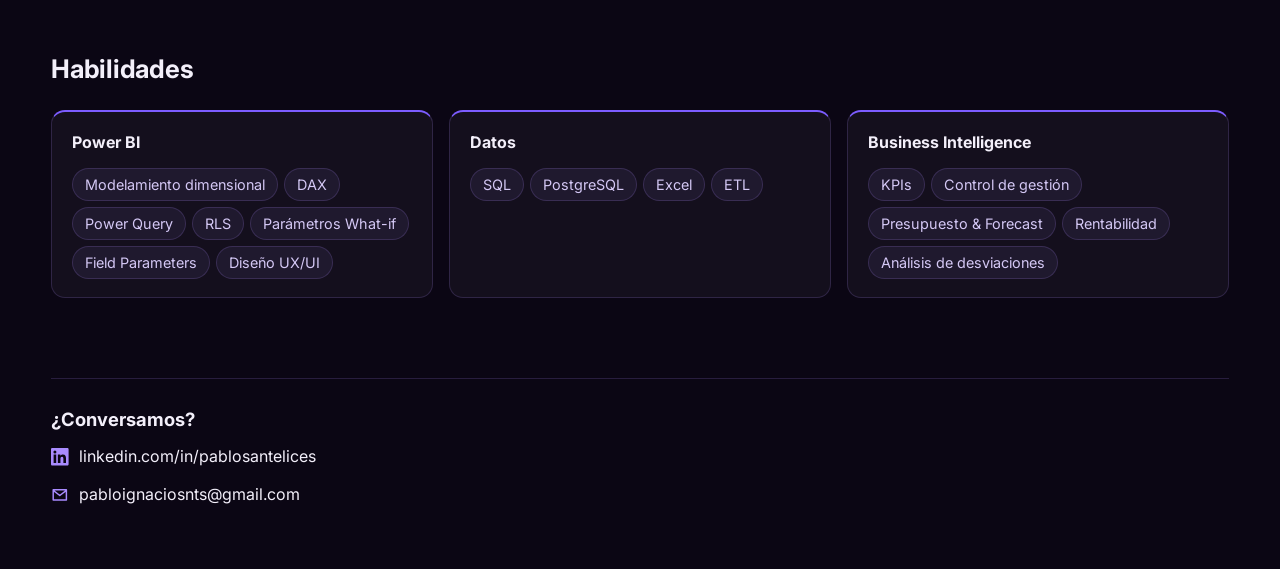
==== commit 9ec183d5: "Ajustes del análisis UX final (en verificación) Co-Authored-By: Claude Opus 5.5 (1M context) <norepl" ====
--- a/index.html
+++ b/index.html
@@ -14,7 +14,7 @@
   <meta name="twitter:card" content="summary_large_image">
   <link rel="preconnect" href="https://fonts.googleapis.com">
   <link href="https://fonts.googleapis.com/css2?family=Inter:wght@400;600;700&display=swap" rel="stylesheet">
-  <link rel="stylesheet" href="assets/style.css?v=13">
+  <link rel="stylesheet" href="assets/style.css?v=14">
 </head>
 <body>
   <div class="wrap">
@@ -28,9 +28,10 @@
       </ul>
     </nav>
 
+    <main>
     <header class="hero">
-      <h1>Business Intelligence &amp;<br><span class="hl">Control de Gestión</span></h1>
-      <p class="stack">Power BI · SQL · DAX · Modelamiento de datos</p>
+      <h1>Business Intelligence&nbsp;&amp;<br><span class="hl">Control de Gestión</span></h1>
+      <p class="stack">Power BI · SQL · DAX · Modelamiento&nbsp;de&nbsp;datos</p>
       <p>Desarrollo soluciones de BI que conectan información operacional y financiera con las decisiones del negocio.</p>
       <div class="buttons">
         <a class="btn primary" href="#proyectos">Ver proyectos</a>
@@ -43,7 +44,6 @@
       <p class="section-note">Todos los dashboards usan datos ficticios con la misma estructura que los originales, para proteger la información de los clientes.</p>
       <div class="grid">
 
-        <!-- Copia este bloque <a class="card"> por cada dashboard -->
         <a class="card" href="proyectos/margenes.html">
           <img src="assets/img/card-margenes.jpg" alt="Vista Revenue Budget del dashboard de márgenes, costos y presupuesto" loading="lazy">
           <div class="body">
@@ -58,7 +58,7 @@
           <div class="body">
             <h3>Calidad de ejecución de rutas</h3>
             <p>Siete indicadores de ejecución en terreno, del asignado al puntual, con umbrales ajustables y reporte semanal.</p>
-            <ul class="tags"><li>Power BI</li><li>DAX</li><li>SQL</li><li>What-if</li></ul>
+            <ul class="tags"><li>Power BI</li><li>DAX</li><li>SQL</li><li>Parámetros What-if</li></ul>
           </div>
         </a>
 
@@ -66,8 +66,8 @@
           <img src="assets/img/card-planificacion.jpg" alt="Vista Performance del dashboard de calidad de planificación de rutas" loading="lazy">
           <div class="body">
             <h3>Calidad de planificación de rutas</h3>
-            <p>Cuánto se respeta el plan optimizado por cliente, depot y planificador, con alertas cuando la calidad cae.</p>
-            <ul class="tags"><li>Power BI</li><li>DAX</li><li>SQL</li><li>Parámetros de campo</li></ul>
+            <p>Cuánto se respeta el plan del optimizador de rutas, medido por cliente, depot y planificador, con alertas cuando la calidad cae.</p>
+            <ul class="tags"><li>Power BI</li><li>DAX</li><li>SQL</li><li>Parámetros de campo (Field Parameters)</li></ul>
           </div>
         </a>
 
@@ -95,8 +95,10 @@
       </div>
     </section>
 
+    </main>
+
     <footer id="contacto">
-      <p class="contact-title">¿Conversamos?</p>
+      <h2 class="contact-title">¿Conversamos?</h2>
       <ul class="contact">
         <li><a href="https://www.linkedin.com/in/pablosantelices" target="_blank" rel="noopener"><svg width="18" height="18" viewBox="0 0 24 24" aria-hidden="true"><path fill="currentColor" d="M20.45 20.45h-3.56v-5.57c0-1.33-.02-3.04-1.85-3.04-1.85 0-2.14 1.45-2.14 2.94v5.67H9.35V9h3.41v1.56h.05c.48-.9 1.64-1.85 3.37-1.85 3.6 0 4.27 2.37 4.27 5.46v6.28zM5.34 7.43a2.06 2.06 0 1 1 0-4.13 2.06 2.06 0 0 1 0 4.13zM7.12 20.45H3.56V9h3.56v11.45zM22.22 0H1.77C.79 0 0 .77 0 1.73v20.54C0 23.23.79 24 1.77 24h20.45c.98 0 1.78-.77 1.78-1.73V1.73C24 .77 23.2 0 22.22 0z"/></svg>linkedin.com/in/pablosantelices</a></li>
         <li><a href="mailto:pabloignaciosnts@gmail.com"><svg width="18" height="18" viewBox="0 0 24 24" aria-hidden="true"><path fill="none" stroke="currentColor" stroke-width="2" stroke-linejoin="round" d="M3 5h18v14H3z M3 6l9 7 9-7"/></svg>pabloignaciosnts@gmail.com</a></li>
--- a/assets/style.css
+++ b/assets/style.css
@@ -189,3 +189,35 @@
 a:focus-visible, summary:focus-visible, button:focus-visible { outline: 2px solid #c4b2ff; outline-offset: 3px; border-radius: 6px; }
 .btn:focus-visible, .dax summary:focus-visible { border-radius: 999px; }
 .card:focus-visible, .next-card:focus-visible, .embed-mobile:focus-visible { outline-offset: 4px; border-radius: var(--radius); }
+
+/* Ajustes del análisis UX final */
+/* Botones principales con más contraste para el texto blanco */
+.btn.primary { background: linear-gradient(135deg, #7454f0, #5b3fd1); }
+.embed-mobile span { background: linear-gradient(135deg, #7454f0, #5b3fd1); }
+
+/* El informe siempre cabe completo en la altura de la ventana */
+.embed { width: min(100%, calc((100svh - 110px) * 16 / 9)); margin-inline: auto; }
+
+/* Bloque DAX sin franjas por línea */
+pre code { background: none; }
+
+/* Títulos de contacto como encabezados */
+h2.contact-title, .project h2.contact-title { font-size: 1.15rem; font-weight: 700; line-height: 1.35; margin: 0 0 12px; letter-spacing: 0; }
+
+/* Etiquetas sin cortes internos */
+.tags li { white-space: nowrap; }
+
+/* Tablet: dos columnas y la última tarjeta impar ocupa todo el ancho */
+@media (min-width: 641px) and (max-width: 1023px) {
+  .grid, .skill-groups { grid-template-columns: repeat(2, minmax(0, 1fr)); }
+  .grid > .card:last-child:nth-child(odd) { grid-column: 1 / -1; flex-direction: row; }
+  .grid > .card:last-child:nth-child(odd) img { width: 50%; aspect-ratio: auto; height: 100%; min-height: 220px; border-bottom: 0; border-right: 1px solid var(--border); }
+  .grid > .card:last-child:nth-child(odd) .body { flex: 1; align-self: center; }
+  .skill-groups > div:last-child:nth-child(odd) { grid-column: 1 / -1; }
+}
+
+/* Celular: columna fija para las cifras de cada ficha */
+@media (max-width: 640px) {
+  .kpis div { display: grid; grid-template-columns: 8.4rem 1fr; gap: 12px; align-items: baseline; }
+  .kpis strong { min-width: 0; font-size: 1.1rem; }
+}
